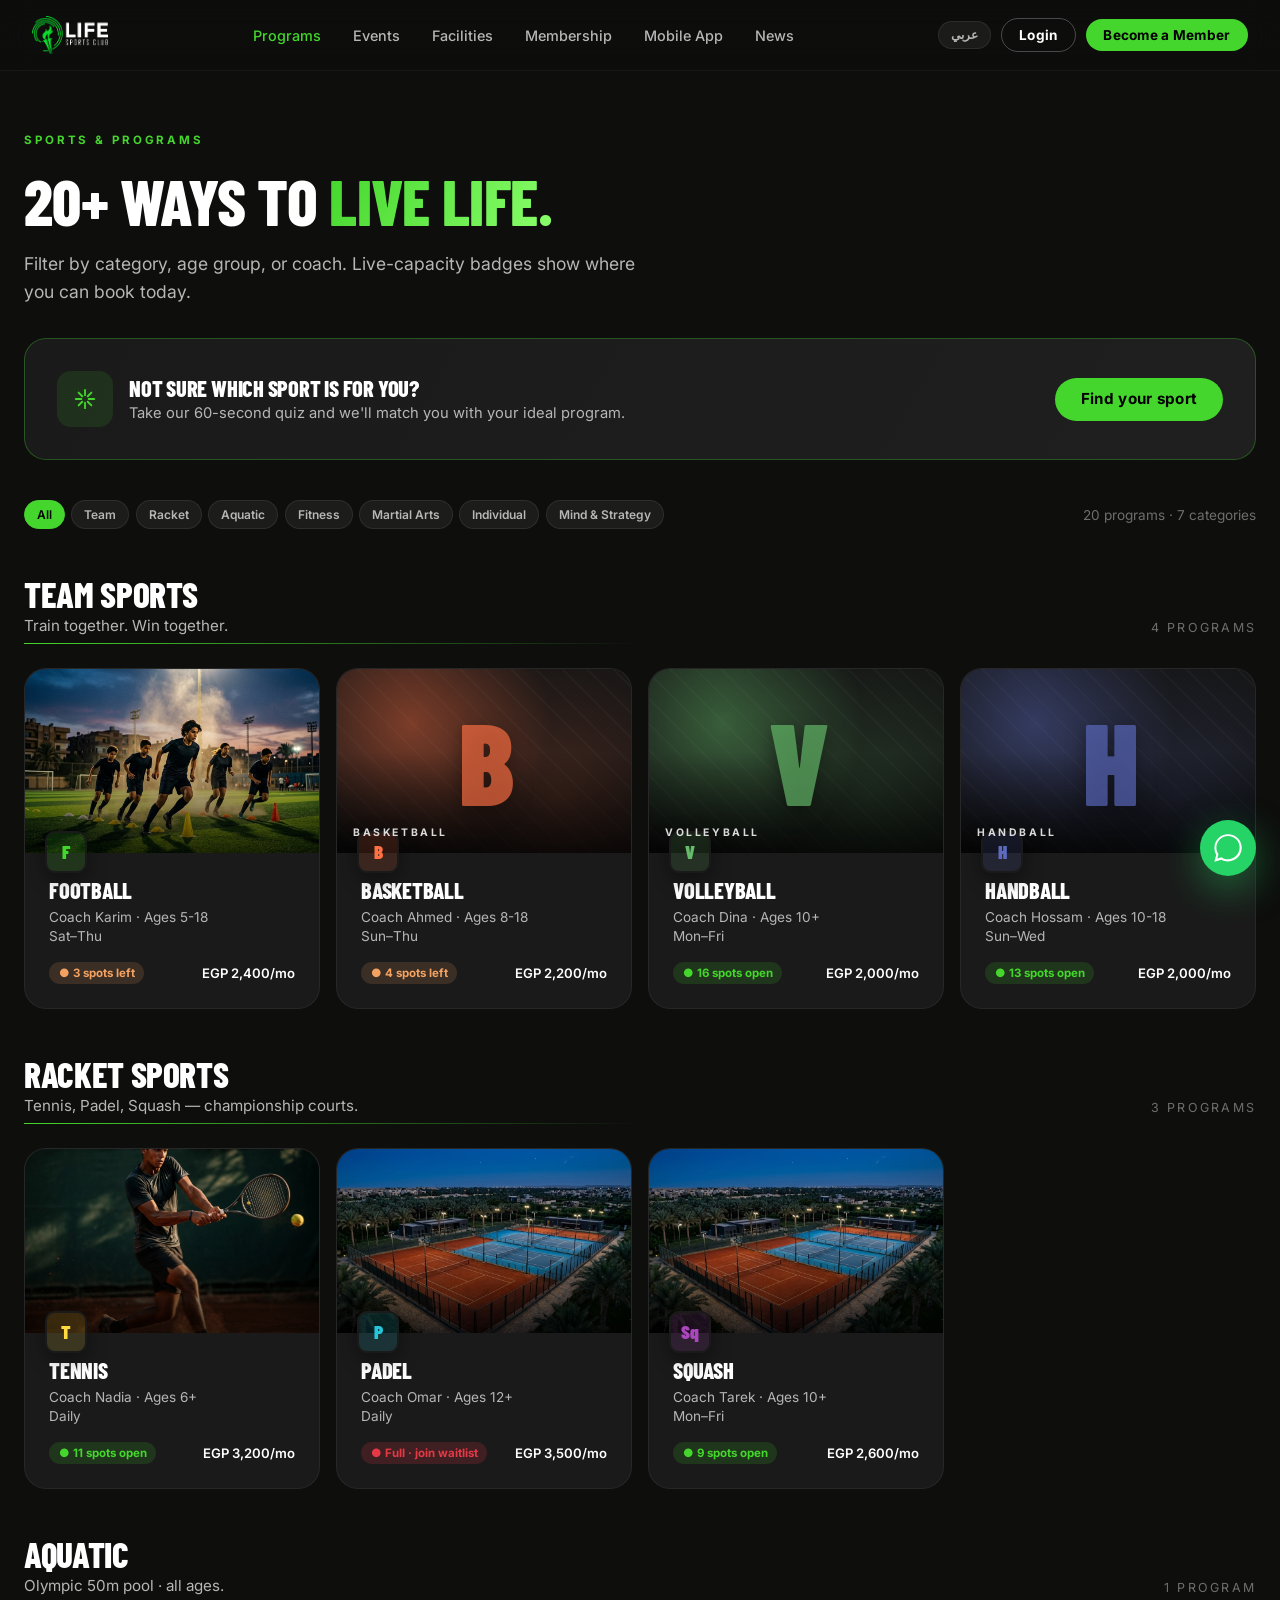
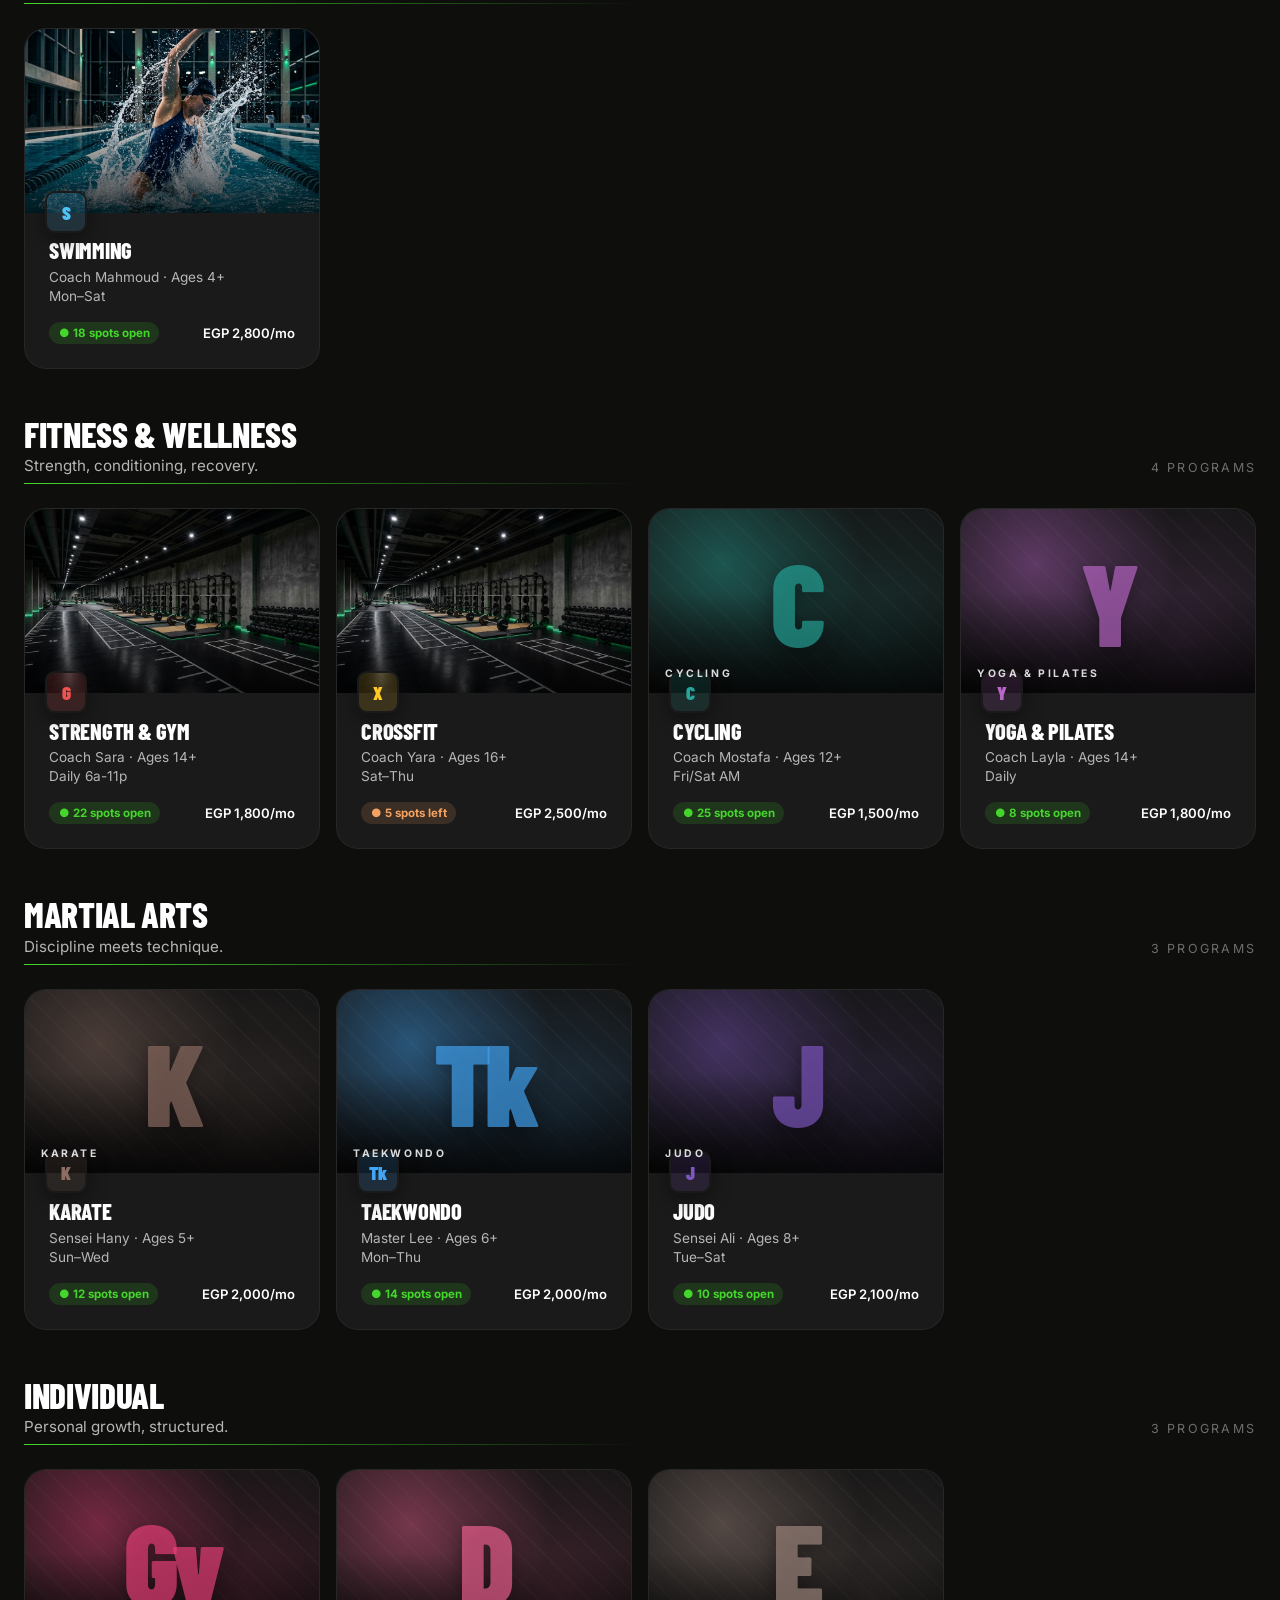
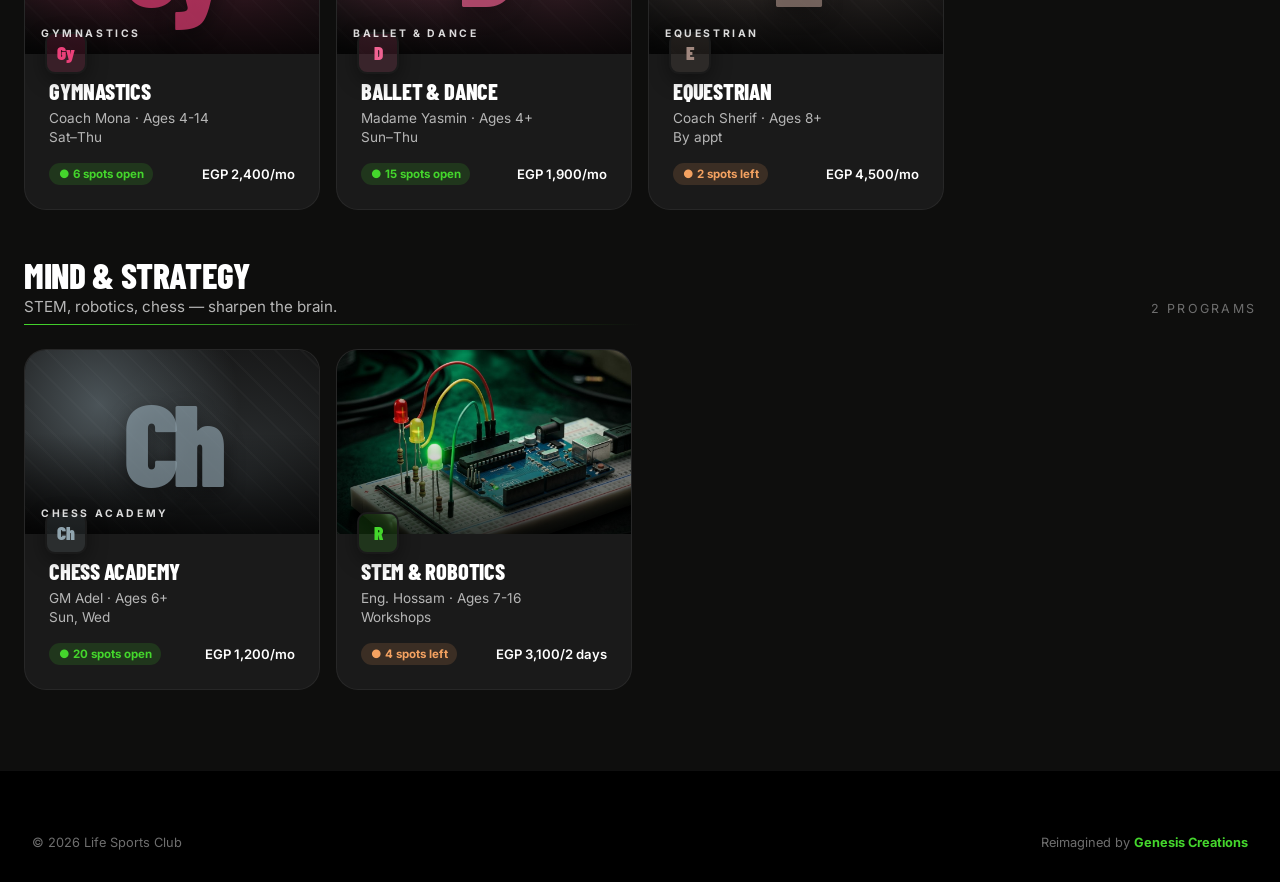
==== programs.html @ f477561c "Initial commit — LSC Digital Transformation demo 13 pages including homepage, sports catalogue, even" ====
<!DOCTYPE html>
<html lang="en" dir="ltr">
<head>
<meta charset="UTF-8" />
<meta name="viewport" content="width=device-width, initial-scale=1" />
<title>Sports &amp; Programs · 20+ disciplines · Life Sports Club</title>
<link rel="icon" href="assets/logo.png" />
<link rel="preconnect" href="https://fonts.googleapis.com" />
<link rel="preconnect" href="https://fonts.gstatic.com" crossorigin />
<link href="https://fonts.googleapis.com/css2?family=Barlow+Condensed:wght@600;700;800;900&family=Inter:wght@300;400;500;600;700;800&display=swap" rel="stylesheet" />
<link rel="stylesheet" href="styles.css" />
<style>
.programs-grid { display: grid; grid-template-columns: repeat(4, 1fr); gap: 1rem; }
@media (max-width: 1100px) { .programs-grid { grid-template-columns: repeat(3,1fr); } }
@media (max-width: 800px)  { .programs-grid { grid-template-columns: repeat(2,1fr); } }
@media (max-width: 500px)  { .programs-grid { grid-template-columns: 1fr; } }

/* Every sport card now has a top "strip" — either a real photo or a patterned tile */
.sport-card { padding: 0; overflow: hidden; cursor: pointer; }
.sport-card .img-strip {
  aspect-ratio: 1.6;
  background-size: cover; background-position: center;
  position: relative;
  overflow: hidden;
}
.sport-card .img-strip::after { content: ''; position: absolute; inset: 0; background: linear-gradient(180deg, transparent 45%, rgba(0,0,0,0.75) 100%); }
.sport-card .body { padding: 1.25rem 1.5rem 1.5rem; position: relative; }
.sport-card .floating-badge { position: absolute; top: -22px; left: 1.25rem; box-shadow: 0 6px 20px rgba(0,0,0,0.4); border: 2px solid var(--lsc-dark-2); }
.sport-card h3 { font-family: var(--font-display); font-size: 1.4rem; margin: 0.4rem 0 0.4rem; }
.sport-card p { color: var(--lsc-gray-light); font-size: 0.85rem; margin: 0 0 1rem; line-height: 1.4; }
.sport-card .meta { display: flex; justify-content: space-between; align-items: center; }

/* Patterned tile for sports without photo: massive initial behind, sport-themed colored glow */
.tile-art {
  position: absolute; inset: 0;
  display: flex; align-items: center; justify-content: center;
  font-family: var(--font-display); font-weight: 900;
  font-size: clamp(5rem, 9vw, 8rem); line-height: 1;
  color: rgba(255,255,255,0.85);
  letter-spacing: -0.05em;
  text-shadow: 0 6px 20px rgba(0,0,0,0.4);
  z-index: 1;
}
.tile-art-bg {
  position: absolute; inset: 0; z-index: 0;
  background-image:
    radial-gradient(circle at 25% 30%, var(--c1, rgba(68,214,44,0.45)), transparent 55%),
    radial-gradient(circle at 75% 70%, var(--c2, rgba(68,214,44,0.2)), transparent 60%),
    repeating-linear-gradient(45deg, rgba(255,255,255,0.025) 0 2px, transparent 2px 18px);
  background-color: #151515;
}
.tile-name {
  position: absolute; bottom: 0.85rem; left: 1rem; right: 1rem;
  z-index: 2;
  font-family: var(--font-body); font-size: 0.65rem;
  color: rgba(255,255,255,0.85); letter-spacing: 0.25em; font-weight: 700;
  text-transform: uppercase;
}

/* Category sections */
.cat-head { display: flex; justify-content: space-between; align-items: end; margin: 3rem 0 0.5rem; flex-wrap: wrap; gap: 1rem; }
.cat-head h2 { font-family: var(--font-display); font-size: clamp(1.5rem,3vw,2.2rem); margin: 0; }
.cat-head .cat-meta { font-size: 0.78rem; color: var(--lsc-gray); letter-spacing: 0.18em; text-transform: uppercase; }
.cat-divider { height: 1px; background: linear-gradient(90deg, var(--lsc-green) 0%, transparent 50%); margin-bottom: 1.5rem; }
.filter-bar { display: flex; gap: 0.5rem; flex-wrap: wrap; margin-bottom: 2rem; align-items: center; justify-content: space-between; }
.quiz-cta {
  display: flex; gap: 1rem; align-items: center; padding: 2rem; margin-bottom: 2.5rem;
  background: linear-gradient(120deg, var(--lsc-dark-2), #1f1f1f);
  border: 1px solid rgba(68,214,44,0.3); border-radius: var(--radius-lg);
  flex-wrap: wrap;
}
.quiz-cta .quiz-icon { width: 56px; height: 56px; border-radius: 14px; background: rgba(68,214,44,0.12); color: var(--lsc-green); display: flex; align-items: center; justify-content: center; font-size: 1.4rem; }
.quiz-cta div.copy { flex: 1; min-width: 220px; }
.quiz-cta h3 { margin: 0; font-size: 1.4rem; }
.quiz-cta p { margin: 0.3rem 0 0; color: var(--lsc-gray-light); font-size: 0.92rem; }
</style>
</head>
<body>

<nav class="navbar">
  <a class="navbar-logo" href="index.html"><img src="assets/logo.png" alt="LSC" /></a>
  <div class="navbar-links">
        <a href="programs.html" class="active" data-i18n="programs">Programs</a>
    <a href="events.html" data-i18n="events">Events</a>
    <a href="facilities.html" data-i18n="facilities">Facilities</a>
    <a href="membership.html" data-i18n="membership">Membership</a>
    <a href="app.html" data-i18n="mobileApp">Mobile App</a>
    <a href="news.html" data-i18n="news">News</a>
  </div>
  <div class="navbar-actions">
    <button class="chip lang-toggle" onclick="toggleLang()">عربي</button>
    <a class="btn btn-ghost" href="login.html" data-i18n="loginShort">Login</a>
    <a class="btn btn-primary" href="membership.html" data-i18n="join">Become a Member</a>
  </div>
</nav>

<section class="section" style="padding-top:8rem;">
  <div class="container">
    <span class="eyebrow" data-i18n="programsEyebrow">Sports &amp; Programs</span>
    <h1 class="display" style="font-size:clamp(2.5rem,5vw,4.5rem);margin:0.5rem 0 1rem;" data-i18n="programsTitle">20+ ways to <span class="brand-grad">live life.</span></h1>
    <p style="color:var(--lsc-gray-light);max-width:640px;font-size:1.1rem;line-height:1.6;">Filter by category, age group, or coach. Live-capacity badges show where you can book today.</p>

    <!-- Find your sport quiz CTA -->
    <a href="quiz.html" class="quiz-cta" style="text-decoration:none;color:inherit;margin-top:2rem;">
      <div class="quiz-icon"><span class="icon icon-spark"></span></div>
      <div class="copy">
        <h3>Not sure which sport is for you?</h3>
        <p>Take our 60-second quiz and we'll match you with your ideal program.</p>
      </div>
      <span class="btn btn-primary">Find your sport</span>
    </a>

    <!-- Filter bar -->
    <div class="filter-bar">
      <div style="display:flex;gap:0.4rem;flex-wrap:wrap;">
        <span class="chip active" data-cat="all" onclick="filterPrograms('all', event)">All</span>
        <span class="chip" data-cat="team" onclick="filterPrograms('team', event)">Team</span>
        <span class="chip" data-cat="racket" onclick="filterPrograms('racket', event)">Racket</span>
        <span class="chip" data-cat="aquatic" onclick="filterPrograms('aquatic', event)">Aquatic</span>
        <span class="chip" data-cat="fitness" onclick="filterPrograms('fitness', event)">Fitness</span>
        <span class="chip" data-cat="martial" onclick="filterPrograms('martial', event)">Martial Arts</span>
        <span class="chip" data-cat="individual" onclick="filterPrograms('individual', event)">Individual</span>
        <span class="chip" data-cat="mind" onclick="filterPrograms('mind', event)">Mind &amp; Strategy</span>
      </div>
      <div style="color:var(--lsc-gray);font-size:0.85rem;" id="count"></div>
    </div>

    <!-- All programs grouped by category -->
    <div id="grid"></div>
  </div>
</section>

<a class="wa-widget" href="https://wa.me/201000000000" title="WhatsApp" aria-label="WhatsApp">
  <svg width="28" height="28" viewBox="0 0 32 32" fill="currentColor"><path d="M16 .4C7.4.4.5 7.3.5 15.9c0 2.8.7 5.5 2.1 7.9L.4 31.6l8-2.1c2.3 1.3 4.9 1.9 7.6 1.9h.1c8.6 0 15.6-6.9 15.6-15.6S24.6.4 16 .4zm0 28.5c-2.4 0-4.7-.7-6.7-1.9l-.5-.3-5 1.3 1.3-4.9-.3-.5c-1.4-2.1-2.1-4.6-2.1-7.1 0-7.3 6-13.3 13.3-13.3 3.6 0 6.9 1.4 9.4 3.9 2.5 2.5 3.9 5.9 3.9 9.4 0 7.4-6 13.4-13.3 13.4z"/></svg>
</a>

<footer class="footer">
  <div class="footer-bottom" style="border:none;margin:0;padding:0;">
    <span>© 2026 Life Sports Club</span>
    <span>Reimagined by <strong style="color:var(--lsc-green)">Genesis Creations</strong></span>
  </div>
</footer>

<script src="data.js"></script>
<script src="app.js"></script>
<script src="tour.js"></script>
<script>
(function(){
  const grid = document.getElementById('grid');

  // Photos available for these sports; rest use a patterned tile with sport-themed colors
  const imgMap = {
    tennis: 'sport-tennis.jpg',
    swimming: 'sport-swimming.jpg',
    football: 'sport-football.jpg',
    stem: 'sport-stem.jpg',
  };
  // Some sports can borrow facility photos for variety
  const fallbackImgMap = {
    gym: 'facility-gym.jpg',
    crossfit: 'facility-gym.jpg',
    padel: 'facility-tennis.jpg',
    squash: 'facility-tennis.jpg',
  };

  // Categories displayed in this exact order with proper labels
  const CATEGORIES = [
    { id: 'team',       label: 'Team Sports',       sub: 'Train together. Win together.' },
    { id: 'racket',     label: 'Racket Sports',     sub: 'Tennis, Padel, Squash — championship courts.' },
    { id: 'aquatic',    label: 'Aquatic',           sub: 'Olympic 50m pool · all ages.' },
    { id: 'fitness',    label: 'Fitness & Wellness', sub: 'Strength, conditioning, recovery.' },
    { id: 'martial',    label: 'Martial Arts',      sub: 'Discipline meets technique.' },
    { id: 'individual', label: 'Individual',        sub: 'Personal growth, structured.' },
    { id: 'mind',       label: 'Mind & Strategy',   sub: 'STEM, robotics, chess — sharpen the brain.' },
  ];

  // Render a single sport card — photo OR patterned tile
  function renderCard(s) {
    let strip;
    if (imgMap[s.id]) {
      strip = `<div class="img-strip" style="background-image:url('assets/${imgMap[s.id]}');"></div>`;
    } else if (fallbackImgMap[s.id]) {
      strip = `<div class="img-strip" style="background-image:url('assets/${fallbackImgMap[s.id]}');"></div>`;
    } else {
      // Patterned tile — uses the sport's brand color for the radial glow
      const c = s.color;
      const c1 = c + '70'; // ~44% alpha hex append
      const c2 = c + '30';
      strip = `
        <div class="img-strip">
          <div class="tile-art-bg" style="--c1:${c1};--c2:${c2};"></div>
          <div class="tile-art" style="color:${c}AA;">${s.initial}</div>
          <div class="tile-name">${s.name}</div>
        </div>`;
    }
    return `
      <a href="program-detail.html?sport=${s.id}" class="card sport-card" data-sport-cat="${s.cat}" style="text-decoration:none;color:inherit;">
        ${strip}
        <div class="body">
          <div class="sport-badge sm floating-badge" style="background:${s.color}25;color:${s.color};">${s.initial}</div>
          <h3>${s.name}</h3>
          <p>${s.coach} · Ages ${s.ages}<br/>${s.schedule}</p>
          <div class="meta">
            ${capPill(s.spots)}
            <span style="color:var(--lsc-white);font-weight:600;font-size:0.82rem;">${s.price}</span>
          </div>
        </div>
      </a>`;
  }

  // Render category sections
  let html = '';
  CATEGORIES.forEach(cat => {
    const sports = window.LSC.sports.filter(s => s.cat === cat.id);
    if (!sports.length) return;
    html += `
      <section class="cat-section" data-cat-section="${cat.id}">
        <div class="cat-head">
          <div>
            <h2>${cat.label}</h2>
            <p style="color:var(--lsc-gray-light);font-size:0.95rem;margin:0.25rem 0 0;">${cat.sub}</p>
          </div>
          <span class="cat-meta">${sports.length} program${sports.length>1?'s':''}</span>
        </div>
        <div class="cat-divider"></div>
        <div class="programs-grid">
          ${sports.map(renderCard).join('')}
        </div>
      </section>`;
  });
  grid.innerHTML = html;

  document.getElementById('count').textContent = `${window.LSC.sports.length} programs · ${CATEGORIES.length} categories`;
})();

// Override filterPrograms to filter by category section, not just card visibility
function filterPrograms(category, ev) {
  document.querySelectorAll('.chip[data-cat]').forEach(c => c.classList.remove('active'));
  if (ev) ev.currentTarget.classList.add('active');
  document.querySelectorAll('[data-cat-section]').forEach(sec => {
    const id = sec.getAttribute('data-cat-section');
    sec.style.display = (category === 'all' || id === category) ? '' : 'none';
  });
}
</script>
</body>
</html>
---- styles.css ----
/* ==========================================================================
   LSC Demo — Brand Tokens & Global Styles
   Brand: dark surfaces + neon green (#44D62C) accent
   ========================================================================== */

:root {
  --lsc-green: #44D62C;
  --lsc-green-dark: #4BB848;
  --lsc-green-glow: rgba(68, 214, 44, 0.35);
  --lsc-black: #000000;
  --lsc-dark: #0E0E0D;
  --lsc-dark-2: #1A1A1A;
  --lsc-dark-3: #242424;
  --lsc-gray: #6E6E6E;
  --lsc-gray-light: #B6B6B6;
  --lsc-light: #F2F2F2;
  --lsc-white: #FFFFFF;

  --lsc-red: #E63946;
  --lsc-amber: #F4A261;

  --font-display: 'Barlow Condensed', 'Inter', system-ui, sans-serif;
  --font-body: 'Inter', system-ui, sans-serif;

  --radius-sm: 8px;
  --radius-md: 14px;
  --radius-lg: 22px;
  --radius-xl: 32px;
}

* { box-sizing: border-box; }

html, body {
  margin: 0;
  padding: 0;
  background: var(--lsc-dark);
  color: var(--lsc-white);
  font-family: var(--font-body);
  -webkit-font-smoothing: antialiased;
  scroll-behavior: smooth;
}

h1, h2, h3, h4, .display {
  font-family: var(--font-display);
  font-weight: 800;
  letter-spacing: -0.01em;
  line-height: 1;
  text-transform: uppercase;
}

.brand-grad {
  background: linear-gradient(120deg, var(--lsc-green) 0%, #8AFF6B 100%);
  -webkit-background-clip: text;
  background-clip: text;
  color: transparent;
}

.glow {
  box-shadow: 0 0 0 1px var(--lsc-green), 0 0 24px var(--lsc-green-glow);
}

.btn {
  display: inline-flex;
  align-items: center;
  justify-content: center;
  gap: 0.5rem;
  padding: 0.85rem 1.6rem;
  border-radius: 999px;
  font-weight: 700;
  font-size: 0.95rem;
  letter-spacing: 0.02em;
  text-decoration: none;
  cursor: pointer;
  border: none;
  white-space: nowrap;
  line-height: 1.1;
  transition: transform 0.15s ease, box-shadow 0.15s ease, background 0.15s ease;
}
/* Compact buttons inside the top navbar */
.navbar .btn { padding: 0.55rem 1.1rem; font-size: 0.85rem; }
.btn-primary { background: var(--lsc-green); color: var(--lsc-black); }
.btn-primary:hover { transform: translateY(-2px); box-shadow: 0 10px 30px var(--lsc-green-glow); }
.btn-ghost { background: transparent; color: var(--lsc-white); border: 1.5px solid rgba(255,255,255,0.25); }
.btn-ghost:hover { border-color: var(--lsc-green); color: var(--lsc-green); }
.btn-dark { background: var(--lsc-dark-2); color: var(--lsc-white); }

.chip {
  display: inline-flex;
  align-items: center;
  gap: 0.4rem;
  padding: 0.35rem 0.75rem;
  border-radius: 999px;
  font-size: 0.75rem;
  font-weight: 600;
  background: rgba(255,255,255,0.06);
  color: var(--lsc-gray-light);
  border: 1px solid rgba(255,255,255,0.08);
  cursor: pointer;
  transition: all 0.15s ease;
}
.chip:hover, .chip.active {
  background: var(--lsc-green);
  color: var(--lsc-black);
  border-color: var(--lsc-green);
}

.card {
  background: var(--lsc-dark-2);
  border: 1px solid rgba(255,255,255,0.06);
  border-radius: var(--radius-lg);
  overflow: hidden;
  transition: transform 0.2s ease, border-color 0.2s ease;
}
.card:hover { transform: translateY(-4px); border-color: rgba(68,214,44,0.35); }

.section { padding: 5rem 1.5rem; }
.container { max-width: 1280px; margin: 0 auto; }

.eyebrow {
  display: inline-block;
  font-size: 0.72rem;
  font-weight: 700;
  letter-spacing: 0.25em;
  text-transform: uppercase;
  color: var(--lsc-green);
  margin-bottom: 0.85rem;
}

.divider {
  width: 48px; height: 3px;
  background: var(--lsc-green);
  margin: 1rem 0 1.5rem;
}

/* Navbar */
.navbar {
  position: fixed; top: 0; left: 0; right: 0; z-index: 50;
  display: flex; align-items: center; justify-content: space-between;
  padding: 1rem 2rem;
  background: rgba(14,14,13,0.85);
  backdrop-filter: blur(14px);
  border-bottom: 1px solid rgba(255,255,255,0.05);
}
.navbar-logo { display: flex; align-items: center; gap: 0.7rem; text-decoration: none; color: white; }
.navbar-logo img { height: 38px; width: auto; }
.navbar-logo .wordmark {
  font-family: var(--font-display); font-weight: 900; font-size: 1.1rem;
  letter-spacing: 0.04em; line-height: 1;
}
.navbar-logo .wordmark span { color: var(--lsc-green); }
.navbar-links { display: flex; gap: 2rem; align-items: center; }
.navbar-links a {
  color: var(--lsc-gray-light); text-decoration: none; font-size: 0.9rem;
  font-weight: 500; transition: color 0.15s;
}
.navbar-links a:hover, .navbar-links a.active { color: var(--lsc-green); }
.navbar-actions { display: flex; gap: 0.6rem; align-items: center; }

/* Hero */
.hero {
  min-height: 92vh;
  position: relative;
  display: flex; align-items: center;
  padding: 8rem 2rem 4rem;
  background: var(--lsc-dark);
  overflow: hidden;
  isolation: isolate;
}
/* Full-bleed photo backdrop fills the entire hero. Subtle vignette + dark gradient keeps text legible. */
.hero::before {
  content: ''; position: absolute; inset: 0;
  background:
    linear-gradient(90deg, rgba(14,14,13,0.95) 0%, rgba(14,14,13,0.75) 35%, rgba(14,14,13,0.45) 65%, rgba(14,14,13,0.65) 100%),
    var(--hero-bg, none);
  background-size: cover;
  background-position: center right;
  z-index: 0;
}
.hero::after {
  content: ''; position: absolute; inset: 0; z-index: 0;
  background:
    radial-gradient(circle at 70% 60%, rgba(68,214,44,0.15), transparent 55%),
    linear-gradient(rgba(255,255,255,0.02) 1px, transparent 1px),
    linear-gradient(90deg, rgba(255,255,255,0.02) 1px, transparent 1px);
  background-size: auto, 60px 60px, 60px 60px;
  pointer-events: none;
  mask-image: radial-gradient(ellipse at left, transparent 20%, black 70%);
}
.hero-inner {
  position: relative; z-index: 2;
  max-width: 1280px; margin: 0 auto;
  display: grid; grid-template-columns: 1.1fr 0.9fr; gap: 4rem; align-items: center;
  width: 100%;
}
.hero h1 {
  font-size: clamp(3rem, 7vw, 6.5rem);
  margin: 0 0 1rem;
}
.hero p.lead {
  font-size: 1.15rem; color: var(--lsc-gray-light); line-height: 1.6; max-width: 540px;
}

/* Stats strip */
.stats-strip {
  display: grid; grid-template-columns: repeat(4, 1fr); gap: 2rem;
  padding: 2.5rem 0; border-top: 1px solid rgba(255,255,255,0.07);
}
.stat .num {
  font-family: var(--font-display); font-size: 3rem; font-weight: 900;
  color: var(--lsc-green); line-height: 1;
}
.stat .label { font-size: 0.78rem; letter-spacing: 0.18em; text-transform: uppercase; color: var(--lsc-gray); margin-top: 0.4rem; }

/* News ticker */
.ticker {
  display: flex; align-items: center; gap: 1rem;
  padding: 0.85rem 1.5rem;
  background: var(--lsc-green); color: var(--lsc-black);
  font-weight: 600; font-size: 0.9rem;
  overflow: hidden; white-space: nowrap;
}
.ticker .ticker-track {
  display: flex; gap: 3rem;
  animation: ticker 35s linear infinite;
}
@keyframes ticker {
  0% { transform: translateX(0); }
  100% { transform: translateX(-50%); }
}

/* WhatsApp widget */
.wa-widget {
  position: fixed; bottom: 1.5rem; right: 1.5rem; z-index: 60;
  width: 56px; height: 56px; border-radius: 50%;
  background: #25D366; color: white;
  display: flex; align-items: center; justify-content: center;
  font-size: 1.7rem; cursor: pointer;
  box-shadow: 0 12px 40px rgba(37,211,102,0.45);
  text-decoration: none;
  transition: transform 0.2s;
}
.wa-widget:hover { transform: scale(1.08); }

/* Capacity badges */
.cap { display: inline-flex; align-items: center; gap: 0.35rem; font-size: 0.72rem; font-weight: 700; padding: 0.25rem 0.6rem; border-radius: 999px; }
.cap-ok  { background: rgba(68,214,44,0.15); color: var(--lsc-green); }
.cap-low { background: rgba(244,162,97,0.15); color: var(--lsc-amber); }
.cap-full { background: rgba(230,57,70,0.18); color: var(--lsc-red); }

/* Sport card */
.sport-card { padding: 1.5rem; cursor: pointer; }
.sport-card .icon {
  width: 56px; height: 56px; border-radius: var(--radius-md);
  background: rgba(68,214,44,0.12); color: var(--lsc-green);
  display: flex; align-items: center; justify-content: center; font-size: 1.7rem;
  margin-bottom: 1rem;
}
.sport-card h3 { font-size: 1.4rem; margin: 0 0 0.4rem; }
.sport-card p { color: var(--lsc-gray-light); font-size: 0.9rem; margin: 0 0 1rem; line-height: 1.5; }
.sport-card .meta { display: flex; justify-content: space-between; align-items: center; font-size: 0.8rem; color: var(--lsc-gray); }

/* STEM event banner */
.event-banner {
  position: relative;
  display: grid; grid-template-columns: 1fr auto; gap: 2rem; align-items: center;
  padding: 2rem 2.5rem;
  border-radius: var(--radius-xl);
  background: linear-gradient(120deg, #0e0e0d 0%, #1a1a1a 100%);
  border: 1px solid rgba(68,214,44,0.4);
  overflow: hidden;
}
.event-banner::before {
  content: ''; position: absolute; right: -10%; top: -50%;
  width: 380px; height: 380px;
  background: radial-gradient(circle, var(--lsc-green-glow), transparent 70%);
  pointer-events: none;
}
.event-banner h3 { font-size: 2.2rem; margin: 0 0 0.5rem; }
.event-banner p { color: var(--lsc-gray-light); margin: 0 0 1rem; }

/* Footer */
.footer {
  background: var(--lsc-black);
  border-top: 1px solid rgba(255,255,255,0.06);
  padding: 4rem 2rem 2rem;
  color: var(--lsc-gray-light);
}
.footer-grid { display: grid; grid-template-columns: 2fr 1fr 1fr 1fr; gap: 3rem; max-width: 1280px; margin: 0 auto; }
.footer h4 { font-size: 0.8rem; letter-spacing: 0.2em; color: var(--lsc-white); text-transform: uppercase; margin: 0 0 1rem; }
.footer a { color: var(--lsc-gray-light); text-decoration: none; display: block; padding: 0.3rem 0; font-size: 0.9rem; }
.footer a:hover { color: var(--lsc-green); }
.footer-bottom { max-width: 1280px; margin: 3rem auto 0; padding-top: 1.5rem; border-top: 1px solid rgba(255,255,255,0.06); display: flex; justify-content: space-between; font-size: 0.8rem; color: var(--lsc-gray); }

/* RTL support */
html[dir="rtl"] .hero-inner { direction: rtl; }
html[dir="rtl"] .navbar-links, html[dir="rtl"] .navbar-actions { flex-direction: row-reverse; }

/* Mobile responsive */
@media (max-width: 1100px) {
  .navbar { padding: 1rem 1.25rem; }
  .navbar-links { gap: 1.25rem; }
  .navbar-links a { font-size: 0.85rem; }
  .navbar-actions { gap: 0.4rem; }
}
@media (max-width: 980px) {
  .navbar-actions .btn-ghost { display: none; } /* Hide Member Login — logo + Become-a-member is enough */
}
@media (max-width: 900px) {
  .hero { padding: 6rem 1.25rem 3rem; min-height: auto; }
  .hero-inner { grid-template-columns: 1fr; gap: 2rem; }
  .hero h1 { font-size: clamp(2.2rem, 8vw, 3.5rem); }
  .stats-strip { grid-template-columns: repeat(2, 1fr); gap: 1.2rem; }
  .navbar-links { display: none; } /* Replaced by mobile drawer */
  .footer-grid { grid-template-columns: 1fr 1fr; gap: 1.5rem; }
  .event-banner { grid-template-columns: 1fr; padding: 1.5rem; }
  .section { padding: 3rem 1rem; }
  .navbar { padding: 0.85rem 1rem; }
  .navbar-logo .wordmark { font-size: 0.95rem; }
  .navbar-logo img { height: 32px; }
}
@media (max-width: 560px) {
  .navbar { padding: 0.75rem 0.85rem; }
  .navbar .btn { padding: 0.5rem 0.85rem; font-size: 0.78rem; }
  .navbar-actions .lang-toggle { display: none; }
  .footer-grid { grid-template-columns: 1fr; gap: 2rem; }
  .footer { padding: 3rem 1.25rem 1.5rem; }
  .footer-bottom { flex-direction: column; gap: 0.5rem; align-items: start; }
  .ticker { font-size: 0.78rem; padding: 0.7rem 1rem; }
  .hero-mini-stats { gap: 0.6rem; }
  .hero-mini-stats .ms { padding: 0.6rem 0.85rem; }
  .stat .num { font-size: 2.2rem; }
  .container { padding: 0 0.25rem; }
}

/* ===== Mobile menu (hamburger + slide-in drawer) ===== */
.menu-btn {
  display: none; /* hidden on desktop */
  background: transparent; border: 1.5px solid rgba(255,255,255,0.15);
  border-radius: 12px; padding: 0; cursor: pointer;
  width: 42px; height: 42px;
  flex-direction: column; gap: 4px;
  align-items: center; justify-content: center;
  flex-shrink: 0;
  transition: border-color 0.15s;
}
.menu-btn:hover { border-color: var(--lsc-green); }
.menu-btn span { display: block; width: 18px; height: 2px; background: white; border-radius: 1px; transition: all 0.2s; }
.menu-btn.open span:nth-child(1) { transform: translateY(6px) rotate(45deg); }
.menu-btn.open span:nth-child(2) { opacity: 0; }
.menu-btn.open span:nth-child(3) { transform: translateY(-6px) rotate(-45deg); }

.mobile-drawer {
  position: fixed; inset: 0; z-index: 200;
  pointer-events: none; visibility: hidden;
}
.mobile-drawer.open { visibility: visible; pointer-events: auto; }
.mobile-drawer .drawer-overlay {
  position: absolute; inset: 0;
  background: rgba(0,0,0,0.7); backdrop-filter: blur(8px);
  opacity: 0; transition: opacity 0.25s ease;
}
.mobile-drawer.open .drawer-overlay { opacity: 1; }
.mobile-drawer .drawer-panel {
  position: absolute; top: 0; right: 0; bottom: 0;
  width: min(340px, 88vw);
  background: var(--lsc-dark-2);
  border-left: 1px solid rgba(68,214,44,0.18);
  padding: 1.25rem 1.25rem 2rem;
  transform: translateX(100%);
  transition: transform 0.3s ease;
  display: flex; flex-direction: column;
  box-shadow: -30px 0 60px rgba(0,0,0,0.5);
}
.mobile-drawer.open .drawer-panel { transform: translateX(0); }
.drawer-head { display: flex; align-items: center; justify-content: space-between; margin-bottom: 1.5rem; }
.drawer-head .navbar-logo img { height: 32px; }
.drawer-head .navbar-logo .wordmark { font-size: 0.95rem; }
.drawer-close {
  background: none; border: none; color: white;
  font-size: 1.6rem; cursor: pointer; line-height: 1;
  padding: 0.5rem 0.85rem; border-radius: 10px;
  transition: background 0.15s;
}
.drawer-close:hover { background: rgba(255,255,255,0.06); }
.drawer-links { display: flex; flex-direction: column; gap: 0.25rem; }
.drawer-links a {
  display: block; padding: 0.85rem 1rem;
  color: var(--lsc-gray-light); text-decoration: none;
  font-size: 1.05rem; font-weight: 500;
  border-radius: 10px;
  transition: all 0.15s;
}
.drawer-links a:hover { background: rgba(255,255,255,0.04); color: var(--lsc-white); }
.drawer-links a.active { background: rgba(68,214,44,0.12); color: var(--lsc-green); font-weight: 700; }
.drawer-actions {
  margin-top: auto; padding-top: 1.5rem;
  border-top: 1px solid rgba(255,255,255,0.06);
  display: flex; flex-direction: column; gap: 0.6rem;
}
.drawer-actions .btn { width: 100%; justify-content: center; padding: 0.85rem 1rem; font-size: 0.95rem; }
.drawer-meta { margin-top: 1.25rem; font-size: 0.78rem; color: var(--lsc-gray); text-align: center; line-height: 1.5; }

@media (max-width: 900px) {
  .menu-btn { display: flex; }
}

/* Modal */
.modal-overlay {
  position: fixed; inset: 0; background: rgba(0,0,0,0.75); z-index: 100;
  display: none; align-items: center; justify-content: center; padding: 2rem;
  backdrop-filter: blur(6px);
}
.modal-overlay.open { display: flex; }
.modal {
  background: var(--lsc-dark-2);
  border-radius: var(--radius-lg);
  padding: 2.5rem; max-width: 480px; width: 100%;
  border: 1px solid rgba(68,214,44,0.3);
}
.modal h3 { font-size: 1.8rem; margin: 0 0 1rem; }
.modal label { display: block; font-size: 0.8rem; color: var(--lsc-gray); text-transform: uppercase; letter-spacing: 0.1em; margin: 1rem 0 0.4rem; }
.modal input, .modal select {
  width: 100%; padding: 0.85rem 1rem; background: var(--lsc-dark);
  border: 1px solid rgba(255,255,255,0.1); border-radius: var(--radius-sm);
  color: white; font-family: inherit; font-size: 1rem;
}
.modal input:focus, .modal select:focus { outline: none; border-color: var(--lsc-green); }

/* ===== Guided product tour (cross-page) ===== */
.tour-overlay {
  position: fixed; inset: 0; z-index: 300;
  pointer-events: none; visibility: hidden;
}
.tour-overlay.active { visibility: visible; pointer-events: auto; }
.tour-overlay::before {
  content: ''; position: absolute; inset: 0;
  background: rgba(0,0,0,0.7); backdrop-filter: blur(2px);
  transition: opacity 0.25s;
}
.tour-spotlight {
  position: absolute;
  border: 2px solid var(--lsc-green);
  border-radius: 16px;
  box-shadow:
    0 0 0 9999px rgba(0,0,0,0.72),
    0 0 30px var(--lsc-green-glow);
  transition: all 0.4s cubic-bezier(0.4, 0, 0.2, 1);
  pointer-events: none;
}
.tour-tooltip {
  position: absolute;
  width: min(380px, 90vw);
  background: var(--lsc-dark-2);
  border: 1px solid rgba(68,214,44,0.4);
  border-radius: var(--radius-lg);
  padding: 1.5rem 1.5rem 1.25rem;
  box-shadow: 0 30px 60px rgba(0,0,0,0.6);
  transition: all 0.4s cubic-bezier(0.4, 0, 0.2, 1);
  pointer-events: auto;
}
.tour-tooltip .step-counter { font-size: 0.7rem; color: var(--lsc-green); letter-spacing: 0.2em; font-weight: 800; }
.tour-tooltip h3 { font-family: var(--font-display); font-size: 1.4rem; margin: 0.5rem 0 0.6rem; line-height: 1.1; }
.tour-tooltip p { color: var(--lsc-gray-light); font-size: 0.95rem; line-height: 1.5; margin: 0 0 1.25rem; }
.tour-tooltip p strong { color: var(--lsc-white); }
.tour-progress { display: flex; gap: 4px; margin: 0 0 1rem; }
.tour-progress .pip { flex: 1; height: 3px; border-radius: 2px; background: rgba(255,255,255,0.1); transition: background 0.3s; }
.tour-progress .pip.done { background: var(--lsc-green); }
.tour-actions { display: flex; gap: 0.5rem; align-items: center; }
.tour-actions .btn { padding: 0.55rem 1.1rem; font-size: 0.85rem; }
.tour-actions .skip { margin-left: auto; background: none; border: none; color: var(--lsc-gray); font-size: 0.85rem; cursor: pointer; padding: 0.5rem; }
.tour-actions .skip:hover { color: var(--lsc-white); }
.tour-arrow { position: absolute; width: 0; height: 0; }
.tour-arrow.top { border-left: 8px solid transparent; border-right: 8px solid transparent; border-bottom: 10px solid var(--lsc-dark-2); top: -10px; left: 30px; }
.tour-arrow.bottom { border-left: 8px solid transparent; border-right: 8px solid transparent; border-top: 10px solid var(--lsc-dark-2); bottom: -10px; left: 30px; }
.tour-arrow.left { border-top: 8px solid transparent; border-bottom: 8px solid transparent; border-right: 10px solid var(--lsc-dark-2); left: -10px; top: 30px; }
.tour-arrow.right { border-top: 8px solid transparent; border-bottom: 8px solid transparent; border-left: 10px solid var(--lsc-dark-2); right: -10px; top: 30px; }

/* Floating "Take the tour" launcher pill */
.tour-launcher {
  position: fixed; bottom: 6.5rem; right: 1.5rem; z-index: 60;
  display: inline-flex; align-items: center; gap: 0.5rem;
  padding: 0.7rem 1.1rem;
  background: var(--lsc-green); color: var(--lsc-black);
  border-radius: 999px; border: none;
  font-family: inherit; font-weight: 800; font-size: 0.85rem; letter-spacing: 0.05em;
  cursor: pointer;
  box-shadow: 0 10px 30px var(--lsc-green-glow);
  animation: tourPulse 2.5s ease-in-out infinite;
  transition: transform 0.18s;
}
.tour-launcher:hover { transform: scale(1.06); }
.tour-launcher .dot { width: 8px; height: 8px; border-radius: 50%; background: var(--lsc-black); animation: pulse 1.4s infinite; }
@keyframes tourPulse {
  0%, 100% { box-shadow: 0 10px 30px var(--lsc-green-glow); }
  50% { box-shadow: 0 10px 50px var(--lsc-green-glow), 0 0 0 8px rgba(68,214,44,0.15); }
}

/* Phone frame for mobile demo */
.phone-frame {
  width: 390px; height: 844px; max-width: 92vw;
  background: var(--lsc-black);
  border-radius: 54px;
  padding: 14px;
  box-shadow: 0 0 0 12px #1a1a1a, 0 30px 80px rgba(0,0,0,0.6), 0 0 60px var(--lsc-green-glow);
  position: relative;
  flex-shrink: 0;
}
@media (max-width: 460px) {
  .phone-frame { width: 320px; height: 692px; border-radius: 44px; box-shadow: 0 0 0 9px #1a1a1a, 0 20px 60px rgba(0,0,0,0.5), 0 0 40px var(--lsc-green-glow); }
  .phone-frame .phone-screen { border-radius: 36px; }
}
.phone-frame::before {
  content: ''; position: absolute; top: 22px; left: 50%; transform: translateX(-50%);
  width: 120px; height: 32px; background: black; border-radius: 999px; z-index: 5;
}
.phone-screen {
  width: 100%; height: 100%; border-radius: 42px; overflow: hidden;
  background: var(--lsc-dark); position: relative;
}

/* ==========================================================================
   Minimal inline SVG icon system — use sparingly
   Usage: <span class="icon icon-calendar"></span>
   ========================================================================== */
.icon {
  display: inline-block;
  width: 1em; height: 1em;
  vertical-align: -0.15em;
  background-color: currentColor;
  -webkit-mask-repeat: no-repeat;
          mask-repeat: no-repeat;
  -webkit-mask-position: center;
          mask-position: center;
  -webkit-mask-size: contain;
          mask-size: contain;
}
.icon-calendar  { -webkit-mask-image: url("data:image/svg+xml;utf8,<svg xmlns='http://www.w3.org/2000/svg' viewBox='0 0 24 24' fill='none' stroke='currentColor' stroke-width='2' stroke-linecap='round' stroke-linejoin='round'><rect x='3' y='4' width='18' height='18' rx='2'/><path d='M16 2v4M8 2v4M3 10h18'/></svg>"); mask-image: url("data:image/svg+xml;utf8,<svg xmlns='http://www.w3.org/2000/svg' viewBox='0 0 24 24' fill='none' stroke='currentColor' stroke-width='2' stroke-linecap='round' stroke-linejoin='round'><rect x='3' y='4' width='18' height='18' rx='2'/><path d='M16 2v4M8 2v4M3 10h18'/></svg>"); }
.icon-clock     { -webkit-mask-image: url("data:image/svg+xml;utf8,<svg xmlns='http://www.w3.org/2000/svg' viewBox='0 0 24 24' fill='none' stroke='currentColor' stroke-width='2' stroke-linecap='round' stroke-linejoin='round'><circle cx='12' cy='12' r='10'/><path d='M12 6v6l4 2'/></svg>"); mask-image: url("data:image/svg+xml;utf8,<svg xmlns='http://www.w3.org/2000/svg' viewBox='0 0 24 24' fill='none' stroke='currentColor' stroke-width='2' stroke-linecap='round' stroke-linejoin='round'><circle cx='12' cy='12' r='10'/><path d='M12 6v6l4 2'/></svg>"); }
.icon-pin       { -webkit-mask-image: url("data:image/svg+xml;utf8,<svg xmlns='http://www.w3.org/2000/svg' viewBox='0 0 24 24' fill='none' stroke='currentColor' stroke-width='2' stroke-linecap='round' stroke-linejoin='round'><path d='M21 10c0 7-9 13-9 13S3 17 3 10a9 9 0 1 1 18 0z'/><circle cx='12' cy='10' r='3'/></svg>"); mask-image: url("data:image/svg+xml;utf8,<svg xmlns='http://www.w3.org/2000/svg' viewBox='0 0 24 24' fill='none' stroke='currentColor' stroke-width='2' stroke-linecap='round' stroke-linejoin='round'><path d='M21 10c0 7-9 13-9 13S3 17 3 10a9 9 0 1 1 18 0z'/><circle cx='12' cy='10' r='3'/></svg>"); }
.icon-user      { -webkit-mask-image: url("data:image/svg+xml;utf8,<svg xmlns='http://www.w3.org/2000/svg' viewBox='0 0 24 24' fill='none' stroke='currentColor' stroke-width='2' stroke-linecap='round' stroke-linejoin='round'><path d='M20 21v-2a4 4 0 0 0-4-4H8a4 4 0 0 0-4 4v2'/><circle cx='12' cy='7' r='4'/></svg>"); mask-image: url("data:image/svg+xml;utf8,<svg xmlns='http://www.w3.org/2000/svg' viewBox='0 0 24 24' fill='none' stroke='currentColor' stroke-width='2' stroke-linecap='round' stroke-linejoin='round'><path d='M20 21v-2a4 4 0 0 0-4-4H8a4 4 0 0 0-4 4v2'/><circle cx='12' cy='7' r='4'/></svg>"); }
.icon-home      { -webkit-mask-image: url("data:image/svg+xml;utf8,<svg xmlns='http://www.w3.org/2000/svg' viewBox='0 0 24 24' fill='none' stroke='currentColor' stroke-width='2' stroke-linecap='round' stroke-linejoin='round'><path d='M3 12L12 3l9 9M5 10v10a1 1 0 0 0 1 1h12a1 1 0 0 0 1-1V10'/></svg>"); mask-image: url("data:image/svg+xml;utf8,<svg xmlns='http://www.w3.org/2000/svg' viewBox='0 0 24 24' fill='none' stroke='currentColor' stroke-width='2' stroke-linecap='round' stroke-linejoin='round'><path d='M3 12L12 3l9 9M5 10v10a1 1 0 0 0 1 1h12a1 1 0 0 0 1-1V10'/></svg>"); }
.icon-grid      { -webkit-mask-image: url("data:image/svg+xml;utf8,<svg xmlns='http://www.w3.org/2000/svg' viewBox='0 0 24 24' fill='none' stroke='currentColor' stroke-width='2' stroke-linecap='round' stroke-linejoin='round'><rect x='3' y='3' width='7' height='7'/><rect x='14' y='3' width='7' height='7'/><rect x='3' y='14' width='7' height='7'/><rect x='14' y='14' width='7' height='7'/></svg>"); mask-image: url("data:image/svg+xml;utf8,<svg xmlns='http://www.w3.org/2000/svg' viewBox='0 0 24 24' fill='none' stroke='currentColor' stroke-width='2' stroke-linecap='round' stroke-linejoin='round'><rect x='3' y='3' width='7' height='7'/><rect x='14' y='3' width='7' height='7'/><rect x='3' y='14' width='7' height='7'/><rect x='14' y='14' width='7' height='7'/></svg>"); }
.icon-bolt      { -webkit-mask-image: url("data:image/svg+xml;utf8,<svg xmlns='http://www.w3.org/2000/svg' viewBox='0 0 24 24' fill='none' stroke='currentColor' stroke-width='2' stroke-linecap='round' stroke-linejoin='round'><polygon points='13 2 3 14 12 14 11 22 21 10 12 10 13 2'/></svg>"); mask-image: url("data:image/svg+xml;utf8,<svg xmlns='http://www.w3.org/2000/svg' viewBox='0 0 24 24' fill='none' stroke='currentColor' stroke-width='2' stroke-linecap='round' stroke-linejoin='round'><polygon points='13 2 3 14 12 14 11 22 21 10 12 10 13 2'/></svg>"); }
.icon-card      { -webkit-mask-image: url("data:image/svg+xml;utf8,<svg xmlns='http://www.w3.org/2000/svg' viewBox='0 0 24 24' fill='none' stroke='currentColor' stroke-width='2' stroke-linecap='round' stroke-linejoin='round'><rect x='2' y='5' width='20' height='14' rx='2'/><path d='M2 10h20'/></svg>"); mask-image: url("data:image/svg+xml;utf8,<svg xmlns='http://www.w3.org/2000/svg' viewBox='0 0 24 24' fill='none' stroke='currentColor' stroke-width='2' stroke-linecap='round' stroke-linejoin='round'><rect x='2' y='5' width='20' height='14' rx='2'/><path d='M2 10h20'/></svg>"); }
.icon-bell      { -webkit-mask-image: url("data:image/svg+xml;utf8,<svg xmlns='http://www.w3.org/2000/svg' viewBox='0 0 24 24' fill='none' stroke='currentColor' stroke-width='2' stroke-linecap='round' stroke-linejoin='round'><path d='M18 8a6 6 0 0 0-12 0c0 7-3 9-3 9h18s-3-2-3-9'/><path d='M13.7 21a2 2 0 0 1-3.4 0'/></svg>"); mask-image: url("data:image/svg+xml;utf8,<svg xmlns='http://www.w3.org/2000/svg' viewBox='0 0 24 24' fill='none' stroke='currentColor' stroke-width='2' stroke-linecap='round' stroke-linejoin='round'><path d='M18 8a6 6 0 0 0-12 0c0 7-3 9-3 9h18s-3-2-3-9'/><path d='M13.7 21a2 2 0 0 1-3.4 0'/></svg>"); }
.icon-chat      { -webkit-mask-image: url("data:image/svg+xml;utf8,<svg xmlns='http://www.w3.org/2000/svg' viewBox='0 0 24 24' fill='none' stroke='currentColor' stroke-width='2' stroke-linecap='round' stroke-linejoin='round'><path d='M21 15a2 2 0 0 1-2 2H7l-4 4V5a2 2 0 0 1 2-2h14a2 2 0 0 1 2 2z'/></svg>"); mask-image: url("data:image/svg+xml;utf8,<svg xmlns='http://www.w3.org/2000/svg' viewBox='0 0 24 24' fill='none' stroke='currentColor' stroke-width='2' stroke-linecap='round' stroke-linejoin='round'><path d='M21 15a2 2 0 0 1-2 2H7l-4 4V5a2 2 0 0 1 2-2h14a2 2 0 0 1 2 2z'/></svg>"); }
.icon-cog       { -webkit-mask-image: url("data:image/svg+xml;utf8,<svg xmlns='http://www.w3.org/2000/svg' viewBox='0 0 24 24' fill='none' stroke='currentColor' stroke-width='2' stroke-linecap='round' stroke-linejoin='round'><circle cx='12' cy='12' r='3'/><path d='M19.4 15a1.65 1.65 0 0 0 .33 1.82l.06.06a2 2 0 1 1-2.83 2.83l-.06-.06a1.65 1.65 0 0 0-1.82-.33 1.65 1.65 0 0 0-1 1.51V21a2 2 0 1 1-4 0v-.09A1.65 1.65 0 0 0 9 19.4a1.65 1.65 0 0 0-1.82.33l-.06.06a2 2 0 1 1-2.83-2.83l.06-.06a1.65 1.65 0 0 0 .33-1.82 1.65 1.65 0 0 0-1.51-1H3a2 2 0 1 1 0-4h.09A1.65 1.65 0 0 0 4.6 9a1.65 1.65 0 0 0-.33-1.82l-.06-.06a2 2 0 1 1 2.83-2.83l.06.06a1.65 1.65 0 0 0 1.82.33H9a1.65 1.65 0 0 0 1-1.51V3a2 2 0 1 1 4 0v.09a1.65 1.65 0 0 0 1 1.51 1.65 1.65 0 0 0 1.82-.33l.06-.06a2 2 0 1 1 2.83 2.83l-.06.06a1.65 1.65 0 0 0-.33 1.82V9a1.65 1.65 0 0 0 1.51 1H21a2 2 0 1 1 0 4h-.09a1.65 1.65 0 0 0-1.51 1z'/></svg>"); mask-image: url("data:image/svg+xml;utf8,<svg xmlns='http://www.w3.org/2000/svg' viewBox='0 0 24 24' fill='none' stroke='currentColor' stroke-width='2' stroke-linecap='round' stroke-linejoin='round'><circle cx='12' cy='12' r='3'/></svg>"); }
.icon-arrow     { -webkit-mask-image: url("data:image/svg+xml;utf8,<svg xmlns='http://www.w3.org/2000/svg' viewBox='0 0 24 24' fill='none' stroke='currentColor' stroke-width='2' stroke-linecap='round' stroke-linejoin='round'><path d='M5 12h14M13 5l7 7-7 7'/></svg>"); mask-image: url("data:image/svg+xml;utf8,<svg xmlns='http://www.w3.org/2000/svg' viewBox='0 0 24 24' fill='none' stroke='currentColor' stroke-width='2' stroke-linecap='round' stroke-linejoin='round'><path d='M5 12h14M13 5l7 7-7 7'/></svg>"); }
.icon-check     { -webkit-mask-image: url("data:image/svg+xml;utf8,<svg xmlns='http://www.w3.org/2000/svg' viewBox='0 0 24 24' fill='none' stroke='currentColor' stroke-width='2.5' stroke-linecap='round' stroke-linejoin='round'><polyline points='20 6 9 17 4 12'/></svg>"); mask-image: url("data:image/svg+xml;utf8,<svg xmlns='http://www.w3.org/2000/svg' viewBox='0 0 24 24' fill='none' stroke='currentColor' stroke-width='2.5' stroke-linecap='round' stroke-linejoin='round'><polyline points='20 6 9 17 4 12'/></svg>"); }
.icon-trophy    { -webkit-mask-image: url("data:image/svg+xml;utf8,<svg xmlns='http://www.w3.org/2000/svg' viewBox='0 0 24 24' fill='none' stroke='currentColor' stroke-width='2' stroke-linecap='round' stroke-linejoin='round'><path d='M6 9H4.5a2.5 2.5 0 0 1 0-5H6M18 9h1.5a2.5 2.5 0 0 0 0-5H18M4 22h16M10 14.66V17a2 2 0 0 1-2 2v0c0 .55.45 1 1 1h6c.55 0 1-.45 1-1v0a2 2 0 0 1-2-2v-2.34M18 2v8a6 6 0 0 1-12 0V2z'/></svg>"); mask-image: url("data:image/svg+xml;utf8,<svg xmlns='http://www.w3.org/2000/svg' viewBox='0 0 24 24' fill='none' stroke='currentColor' stroke-width='2' stroke-linecap='round' stroke-linejoin='round'><path d='M6 9H4.5a2.5 2.5 0 0 1 0-5H6M18 9h1.5a2.5 2.5 0 0 0 0-5H18M4 22h16M10 14.66V17a2 2 0 0 1-2 2v0c0 .55.45 1 1 1h6c.55 0 1-.45 1-1v0a2 2 0 0 1-2-2v-2.34M18 2v8a6 6 0 0 1-12 0V2z'/></svg>"); }
.icon-spark     { -webkit-mask-image: url("data:image/svg+xml;utf8,<svg xmlns='http://www.w3.org/2000/svg' viewBox='0 0 24 24' fill='none' stroke='currentColor' stroke-width='2' stroke-linecap='round' stroke-linejoin='round'><path d='M12 2v6M12 16v6M2 12h6M16 12h6M5 5l4 4M15 15l4 4M5 19l4-4M15 9l4-4'/></svg>"); mask-image: url("data:image/svg+xml;utf8,<svg xmlns='http://www.w3.org/2000/svg' viewBox='0 0 24 24' fill='none' stroke='currentColor' stroke-width='2' stroke-linecap='round' stroke-linejoin='round'><path d='M12 2v6M12 16v6M2 12h6M16 12h6M5 5l4 4M15 15l4 4M5 19l4-4M15 9l4-4'/></svg>"); }
.icon-cpu       { -webkit-mask-image: url("data:image/svg+xml;utf8,<svg xmlns='http://www.w3.org/2000/svg' viewBox='0 0 24 24' fill='none' stroke='currentColor' stroke-width='2' stroke-linecap='round' stroke-linejoin='round'><rect x='4' y='4' width='16' height='16' rx='2'/><rect x='9' y='9' width='6' height='6'/><path d='M9 1v3M15 1v3M9 20v3M15 20v3M20 9h3M20 14h3M1 9h3M1 14h3'/></svg>"); mask-image: url("data:image/svg+xml;utf8,<svg xmlns='http://www.w3.org/2000/svg' viewBox='0 0 24 24' fill='none' stroke='currentColor' stroke-width='2' stroke-linecap='round' stroke-linejoin='round'><rect x='4' y='4' width='16' height='16' rx='2'/><rect x='9' y='9' width='6' height='6'/><path d='M9 1v3M15 1v3M9 20v3M15 20v3M20 9h3M20 14h3M1 9h3M1 14h3'/></svg>"); }
.icon-flame     { -webkit-mask-image: url("data:image/svg+xml;utf8,<svg xmlns='http://www.w3.org/2000/svg' viewBox='0 0 24 24' fill='currentColor'><path d='M12 2c1 5-3 5-3 9a3 3 0 1 0 6 0c1 1 1 3 1 4a4 4 0 0 1-8 0c0-3 4-6 4-13z'/></svg>"); mask-image: url("data:image/svg+xml;utf8,<svg xmlns='http://www.w3.org/2000/svg' viewBox='0 0 24 24' fill='currentColor'><path d='M12 2c1 5-3 5-3 9a3 3 0 1 0 6 0c1 1 1 3 1 4a4 4 0 0 1-8 0c0-3 4-6 4-13z'/></svg>"); }

/* Sport letter badge — replaces emoji icons */
.sport-badge {
  width: 56px; height: 56px; border-radius: var(--radius-md);
  display: inline-flex; align-items: center; justify-content: center;
  font-family: var(--font-display); font-weight: 900; font-size: 1.6rem;
  letter-spacing: -0.02em;
}
.sport-badge.sm { width: 42px; height: 42px; font-size: 1.2rem; border-radius: 10px; }
.sport-badge.lg { width: 72px; height: 72px; font-size: 2rem; border-radius: 18px; }
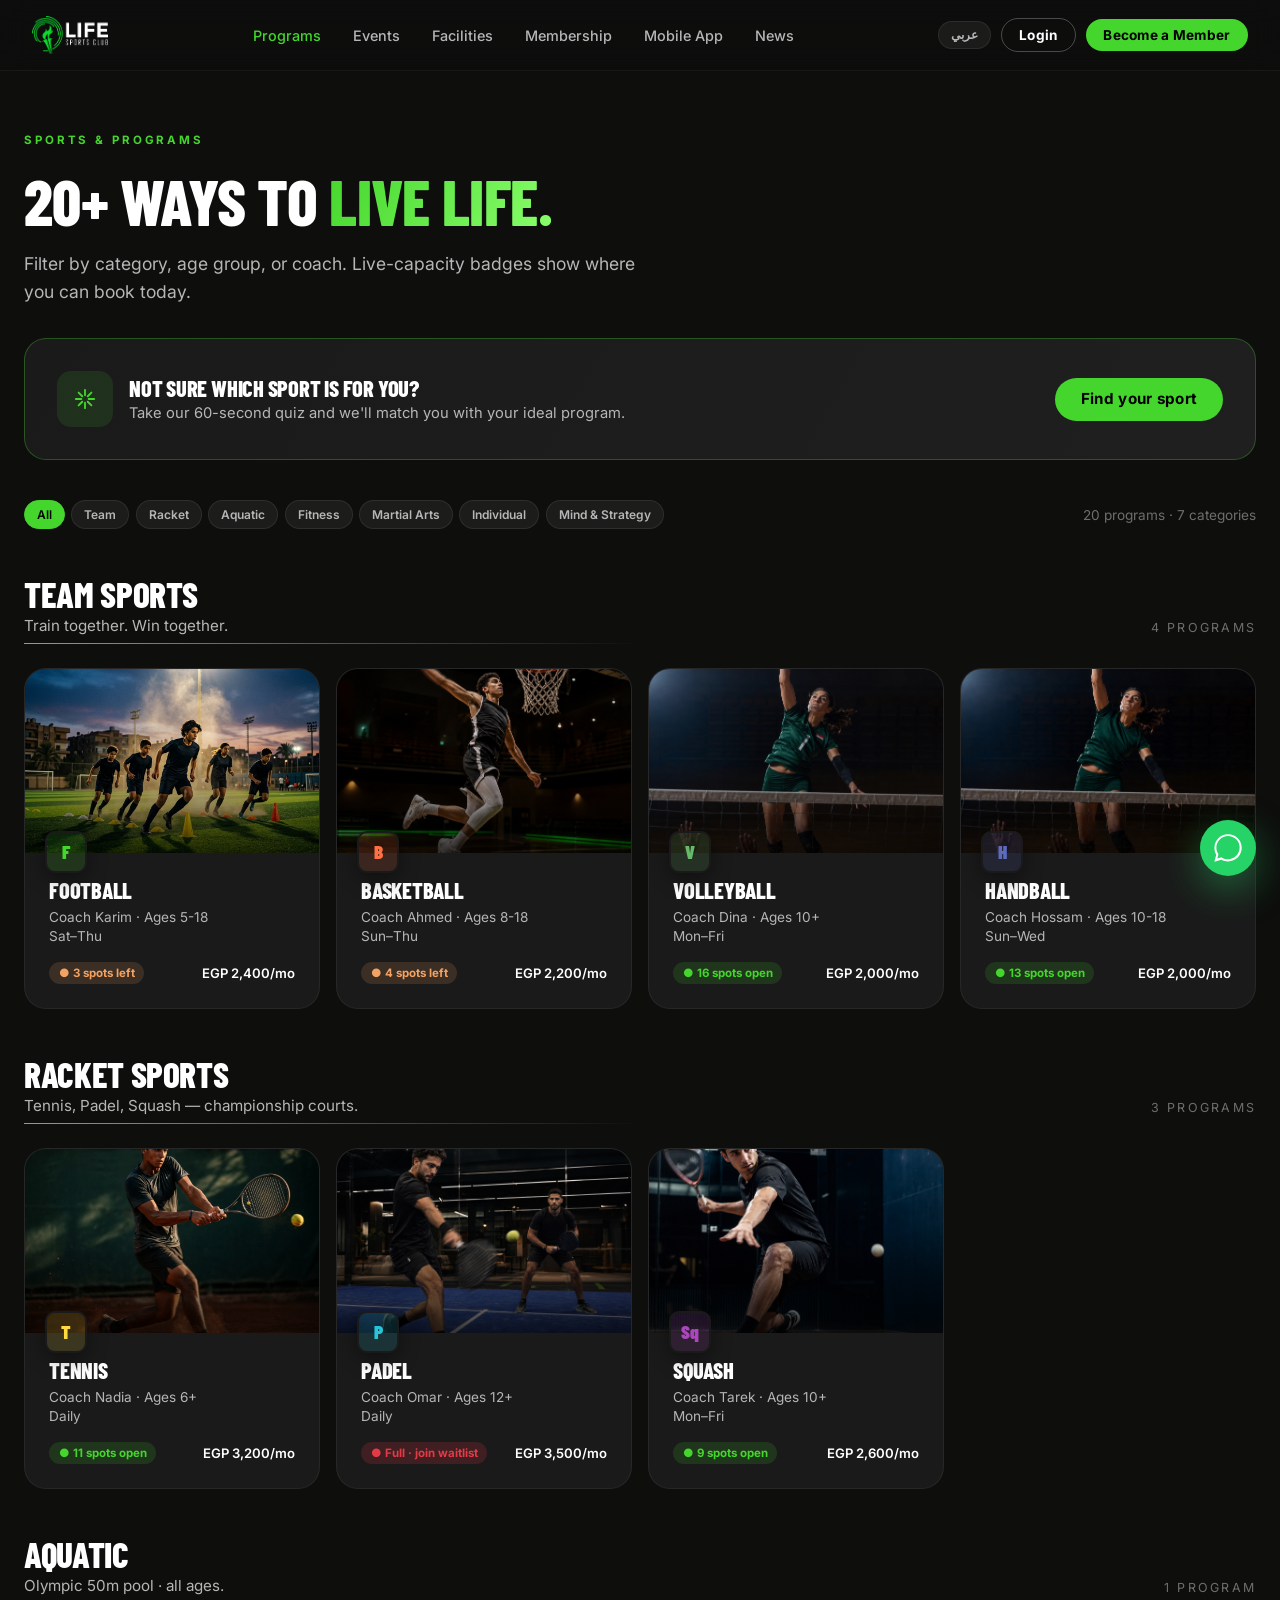
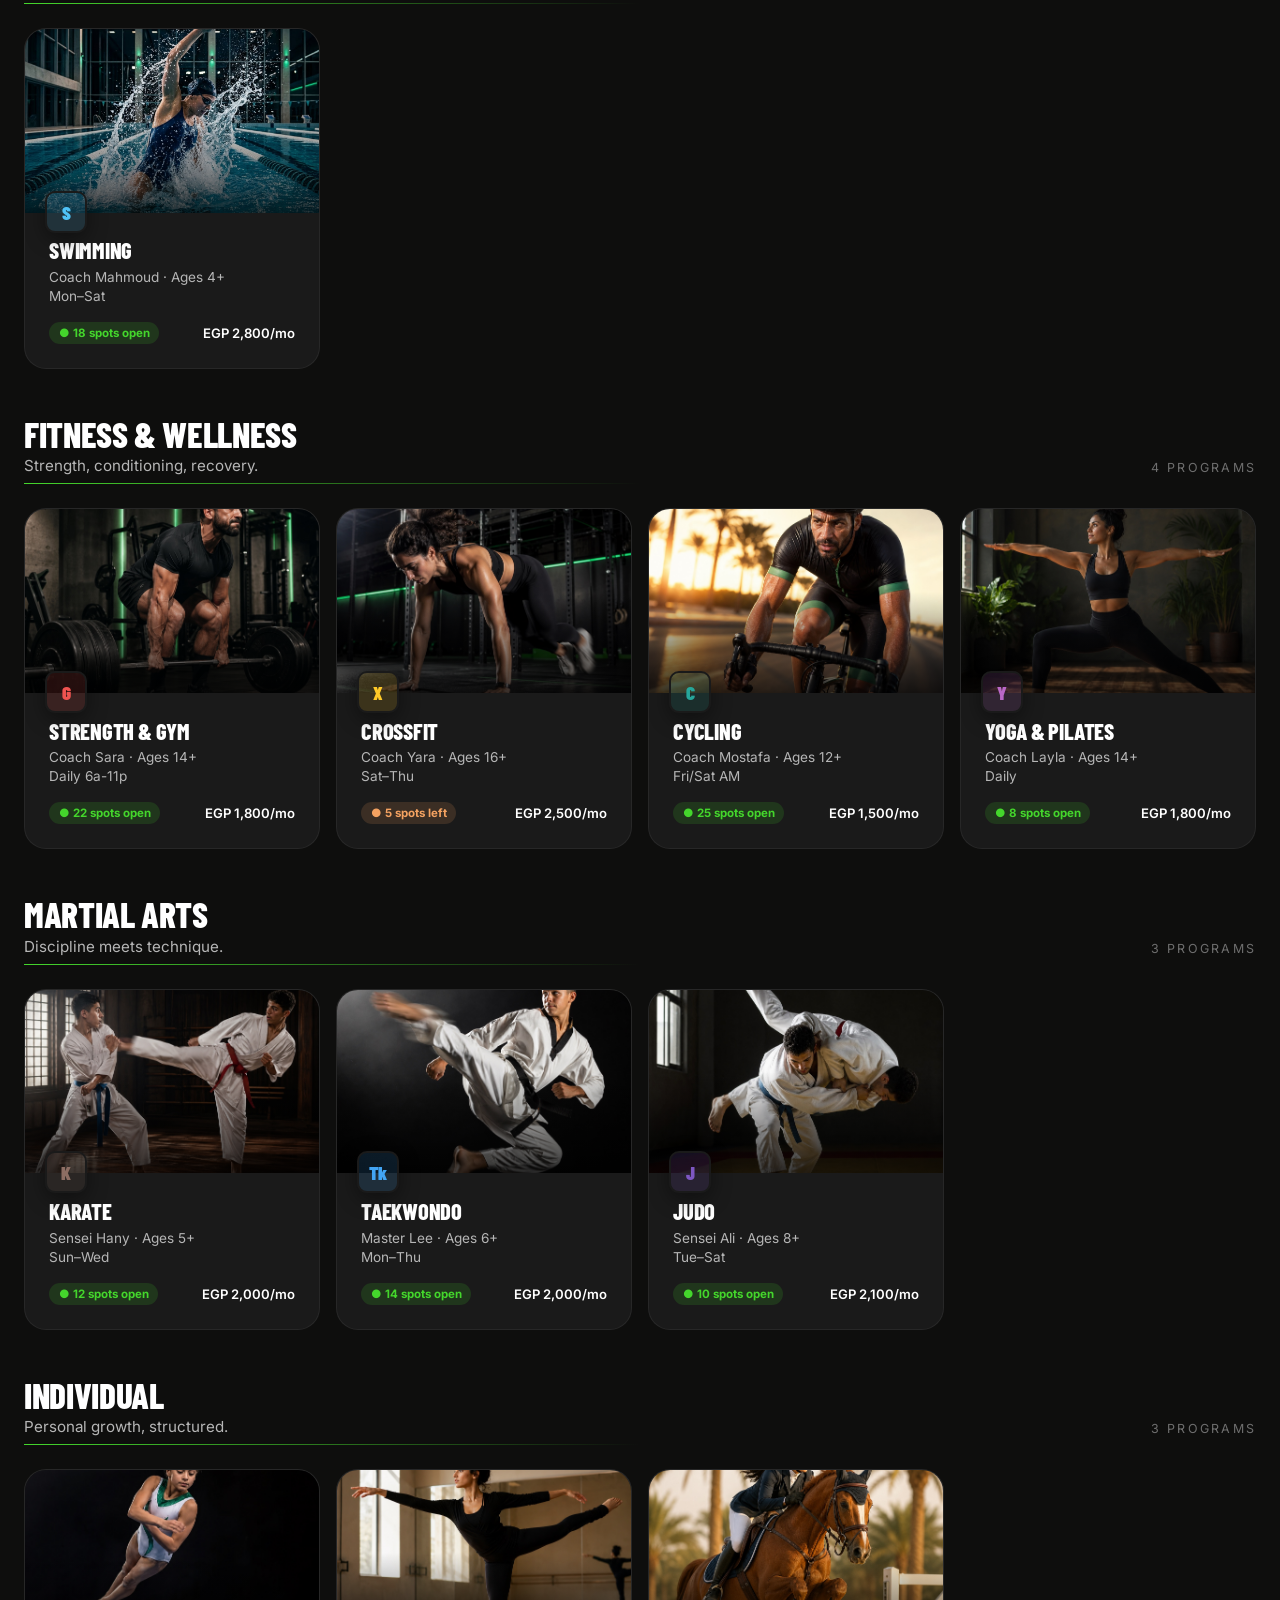
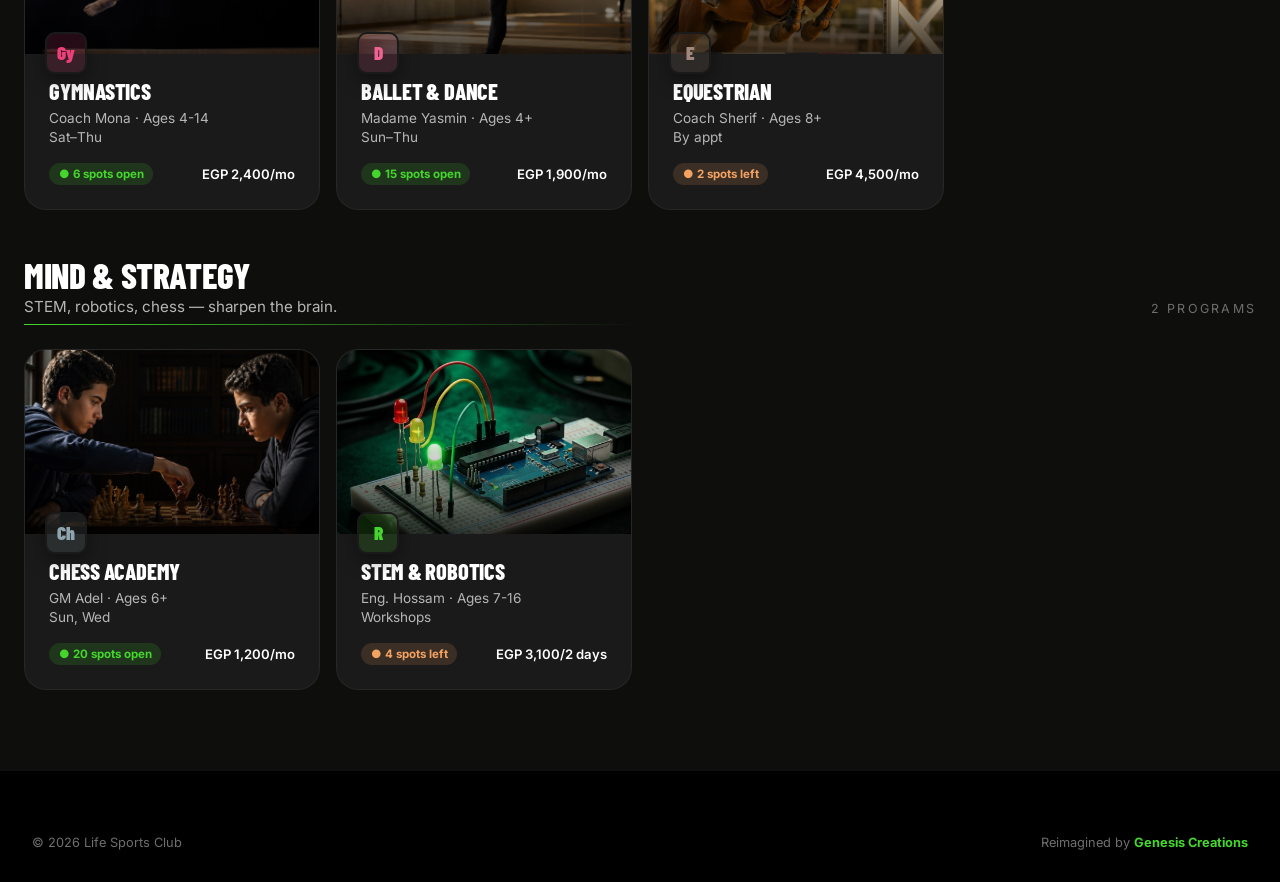
==== commit 8725024a: "Add 16 ChatGPT-generated sport photos + wire all 20 sports Generated via ChatGPT (Gemini quota exhau" ====
--- a/programs.html
+++ b/programs.html
@@ -148,20 +148,30 @@
 (function(){
   const grid = document.getElementById('grid');
 
-  // Photos available for these sports; rest use a patterned tile with sport-themed colors
+  // All 20 sports now have dedicated photos (4 originals as .jpg, 16 ChatGPT-generated as .png)
   const imgMap = {
-    tennis: 'sport-tennis.jpg',
-    swimming: 'sport-swimming.jpg',
-    football: 'sport-football.jpg',
-    stem: 'sport-stem.jpg',
+    football:    'sport-football.jpg',
+    tennis:      'sport-tennis.jpg',
+    swimming:    'sport-swimming.jpg',
+    basketball:  'sport-basketball.jpg',
+    padel:       'sport-padel.jpg',
+    squash:      'sport-squash.jpg',
+    gym:         'sport-gym.jpg',
+    crossfit:    'sport-crossfit.jpg',
+    karate:      'sport-karate.jpg',
+    taekwondo:   'sport-taekwondo.jpg',
+    judo:        'sport-judo.jpg',
+    gymnastics:  'sport-gymnastics.jpg',
+    ballet:      'sport-ballet.jpg',
+    horseback:   'sport-equestrian.jpg',
+    volleyball:  'sport-volleyball.jpg',
+    handball:    'sport-handball.jpg',
+    cycling:     'sport-cycling.jpg',
+    yoga:        'sport-yoga.jpg',
+    chess:       'sport-chess.jpg',
+    stem:        'sport-stem.jpg',
   };
-  // Some sports can borrow facility photos for variety
-  const fallbackImgMap = {
-    gym: 'facility-gym.jpg',
-    crossfit: 'facility-gym.jpg',
-    padel: 'facility-tennis.jpg',
-    squash: 'facility-tennis.jpg',
-  };
+  const fallbackImgMap = {}; // no longer needed — every sport has a real photo
 
   // Categories displayed in this exact order with proper labels
   const CATEGORIES = [
--- a/styles.css
+++ b/styles.css
@@ -426,54 +426,145 @@
 }
 .modal input:focus, .modal select:focus { outline: none; border-color: var(--lsc-green); }
 
-/* ===== Guided product tour (cross-page) ===== */
+/* ===== Guided product tour (cross-page) — v2 ===== */
 .tour-overlay {
   position: fixed; inset: 0; z-index: 300;
-  pointer-events: none; visibility: hidden;
-}
-.tour-overlay.active { visibility: visible; pointer-events: auto; }
-.tour-overlay::before {
-  content: ''; position: absolute; inset: 0;
-  background: rgba(0,0,0,0.7); backdrop-filter: blur(2px);
-  transition: opacity 0.25s;
-}
+  visibility: hidden; pointer-events: none;
+}
+.tour-overlay.active { visibility: visible; }
+
+/* Single dim layer that catches click-to-dismiss. Sits behind the spotlight + tooltip. */
+.tour-backdrop {
+  position: absolute; inset: 0;
+  background: rgba(0,0,0,0.65);
+  pointer-events: auto;
+  cursor: pointer;
+  opacity: 0;
+  transition: opacity 0.2s;
+}
+.tour-overlay.active .tour-backdrop { opacity: 1; }
+
+/* Spotlight is a "punched hole" — its huge box-shadow paints the dim,
+   but the inner area stays clear so the user can see the highlighted region.
+   pointer-events:none lets clicks pass through to the page. */
 .tour-spotlight {
   position: absolute;
   border: 2px solid var(--lsc-green);
-  border-radius: 16px;
+  border-radius: 14px;
   box-shadow:
-    0 0 0 9999px rgba(0,0,0,0.72),
-    0 0 30px var(--lsc-green-glow);
-  transition: all 0.4s cubic-bezier(0.4, 0, 0.2, 1);
+    0 0 0 9999px rgba(0,0,0,0.65),
+    0 0 24px rgba(68,214,44,0.45);
+  transition: top 0.3s cubic-bezier(0.4, 0, 0.2, 1),
+              left 0.3s cubic-bezier(0.4, 0, 0.2, 1),
+              width 0.3s cubic-bezier(0.4, 0, 0.2, 1),
+              height 0.3s cubic-bezier(0.4, 0, 0.2, 1);
   pointer-events: none;
-}
+  display: none; /* shown by JS */
+}
+/* When spotlight is shown, the backdrop's dim would double up with the spotlight's
+   box-shadow dim, so we make it transparent. JS toggles .has-spotlight on the overlay. */
+.tour-overlay.has-spotlight .tour-backdrop {
+  background: transparent;
+  pointer-events: none; /* clicks pass through to the spotlit element */
+}
+
 .tour-tooltip {
   position: absolute;
-  width: min(380px, 90vw);
   background: var(--lsc-dark-2);
   border: 1px solid rgba(68,214,44,0.4);
   border-radius: var(--radius-lg);
-  padding: 1.5rem 1.5rem 1.25rem;
+  padding: 1.4rem 1.4rem 1.2rem;
   box-shadow: 0 30px 60px rgba(0,0,0,0.6);
-  transition: all 0.4s cubic-bezier(0.4, 0, 0.2, 1);
   pointer-events: auto;
+  /* Default sizing only when no inline width set */
+  max-width: calc(100vw - 32px);
 }
 .tour-tooltip .step-counter { font-size: 0.7rem; color: var(--lsc-green); letter-spacing: 0.2em; font-weight: 800; }
-.tour-tooltip h3 { font-family: var(--font-display); font-size: 1.4rem; margin: 0.5rem 0 0.6rem; line-height: 1.1; }
-.tour-tooltip p { color: var(--lsc-gray-light); font-size: 0.95rem; line-height: 1.5; margin: 0 0 1.25rem; }
-.tour-tooltip p strong { color: var(--lsc-white); }
-.tour-progress { display: flex; gap: 4px; margin: 0 0 1rem; }
+.tour-tooltip h3 { font-family: var(--font-display); font-size: 1.35rem; margin: 0.5rem 0 0.6rem; line-height: 1.15; color: var(--lsc-white); text-transform: uppercase; }
+.tour-tooltip p { color: var(--lsc-gray-light); font-size: 0.92rem; line-height: 1.55; margin: 0 0 1.1rem; }
+.tour-progress { display: flex; gap: 4px; margin: 0 0 0.85rem; }
 .tour-progress .pip { flex: 1; height: 3px; border-radius: 2px; background: rgba(255,255,255,0.1); transition: background 0.3s; }
 .tour-progress .pip.done { background: var(--lsc-green); }
-.tour-actions { display: flex; gap: 0.5rem; align-items: center; }
+.tour-actions { display: flex; gap: 0.5rem; align-items: center; flex-wrap: wrap; }
 .tour-actions .btn { padding: 0.55rem 1.1rem; font-size: 0.85rem; }
-.tour-actions .skip { margin-left: auto; background: none; border: none; color: var(--lsc-gray); font-size: 0.85rem; cursor: pointer; padding: 0.5rem; }
+.tour-actions .skip {
+  margin-left: auto; background: none; border: none;
+  color: var(--lsc-gray); font-size: 0.82rem; cursor: pointer;
+  padding: 0.5rem; font-family: inherit;
+}
 .tour-actions .skip:hover { color: var(--lsc-white); }
-.tour-arrow { position: absolute; width: 0; height: 0; }
-.tour-arrow.top { border-left: 8px solid transparent; border-right: 8px solid transparent; border-bottom: 10px solid var(--lsc-dark-2); top: -10px; left: 30px; }
-.tour-arrow.bottom { border-left: 8px solid transparent; border-right: 8px solid transparent; border-top: 10px solid var(--lsc-dark-2); bottom: -10px; left: 30px; }
-.tour-arrow.left { border-top: 8px solid transparent; border-bottom: 8px solid transparent; border-right: 10px solid var(--lsc-dark-2); left: -10px; top: 30px; }
-.tour-arrow.right { border-top: 8px solid transparent; border-bottom: 8px solid transparent; border-left: 10px solid var(--lsc-dark-2); right: -10px; top: 30px; }
+
+/* Bottom-sheet mode for mobile (and as fallback when target is hidden) */
+.tour-tooltip.bottom-sheet {
+  top: auto !important;
+  left: 16px !important;
+  right: 16px !important;
+  bottom: 16px !important;
+  width: auto !important;
+  max-width: 560px;
+  margin: 0 auto;
+  border-radius: var(--radius-lg);
+  animation: sheetUp 0.3s ease;
+}
+@keyframes sheetUp {
+  from { transform: translateY(40px); opacity: 0; }
+  to   { transform: translateY(0);    opacity: 1; }
+}
+
+/* Centered-card mode for welcome / closing / cross-page nav steps */
+.tour-overlay.centered .tour-spotlight { display: none; }
+.tour-tooltip.centered-card {
+  top: 50% !important;
+  left: 50% !important;
+  right: auto !important;
+  bottom: auto !important;
+  transform: translate(-50%, -50%);
+  width: min(440px, calc(100vw - 32px));
+  max-width: 440px;
+  text-align: center;
+  padding: 2rem 2rem 1.6rem;
+  animation: centerPop 0.35s cubic-bezier(0.34, 1.56, 0.64, 1);
+}
+.tour-tooltip.centered-card .tour-progress { justify-content: center; }
+.tour-tooltip.centered-card h3 { font-size: 1.8rem; margin-top: 0.6rem; }
+.tour-tooltip.centered-card .tour-actions { justify-content: center; flex-wrap: wrap; }
+.tour-tooltip.centered-card .tour-actions .skip { margin-left: 0; }
+@keyframes centerPop {
+  from { transform: translate(-50%, -50%) scale(0.9); opacity: 0; }
+  to   { transform: translate(-50%, -50%) scale(1);   opacity: 1; }
+}
+
+/* Cross-page navigation card — brief "Going to [Page]…" sheet */
+.tour-tooltip.nav-card {
+  background: linear-gradient(135deg, var(--lsc-dark-2), #0a1a0a);
+  border-color: var(--lsc-green);
+  width: min(380px, calc(100vw - 32px));
+}
+.tour-tooltip.nav-card h3 {
+  font-family: var(--font-display); font-size: 2.2rem; color: var(--lsc-green);
+  margin: 0.5rem 0 0.5rem;
+}
+.tour-tooltip.nav-card .step-counter { color: var(--lsc-gray); }
+.tour-tooltip.nav-card p { color: var(--lsc-gray-light); font-size: 0.85rem; }
+.tour-tooltip.nav-card::after {
+  content: ''; display: block; margin: 1rem auto 0;
+  width: 32px; height: 32px;
+  border: 3px solid rgba(68,214,44,0.2);
+  border-top-color: var(--lsc-green);
+  border-radius: 50%;
+  animation: navspin 0.7s linear infinite;
+}
+@keyframes navspin {
+  to { transform: rotate(360deg); }
+}
+
+/* On small viewports, slightly tighten paddings */
+@media (max-width: 640px) {
+  .tour-tooltip { padding: 1.2rem 1.2rem 1rem; }
+  .tour-tooltip h3 { font-size: 1.2rem; }
+  .tour-tooltip p { font-size: 0.88rem; }
+  .tour-actions .btn { padding: 0.5rem 0.9rem; font-size: 0.8rem; }
+}
 
 /* Floating "Take the tour" launcher pill */
 .tour-launcher {
@@ -488,11 +579,21 @@
   animation: tourPulse 2.5s ease-in-out infinite;
   transition: transform 0.18s;
 }
+.tour-launcher.subtle {
+  background: rgba(20,20,20,0.85); color: var(--lsc-green);
+  border: 1px solid rgba(68,214,44,0.4);
+  animation: none;
+  box-shadow: 0 8px 24px rgba(0,0,0,0.4);
+}
 .tour-launcher:hover { transform: scale(1.06); }
 .tour-launcher .dot { width: 8px; height: 8px; border-radius: 50%; background: var(--lsc-black); animation: pulse 1.4s infinite; }
+.tour-launcher.subtle .dot { background: var(--lsc-green); }
 @keyframes tourPulse {
   0%, 100% { box-shadow: 0 10px 30px var(--lsc-green-glow); }
   50% { box-shadow: 0 10px 50px var(--lsc-green-glow), 0 0 0 8px rgba(68,214,44,0.15); }
+}
+@media (max-width: 640px) {
+  .tour-launcher { bottom: 5.5rem; right: 1rem; padding: 0.6rem 0.9rem; font-size: 0.78rem; }
 }
 
 /* Phone frame for mobile demo */
